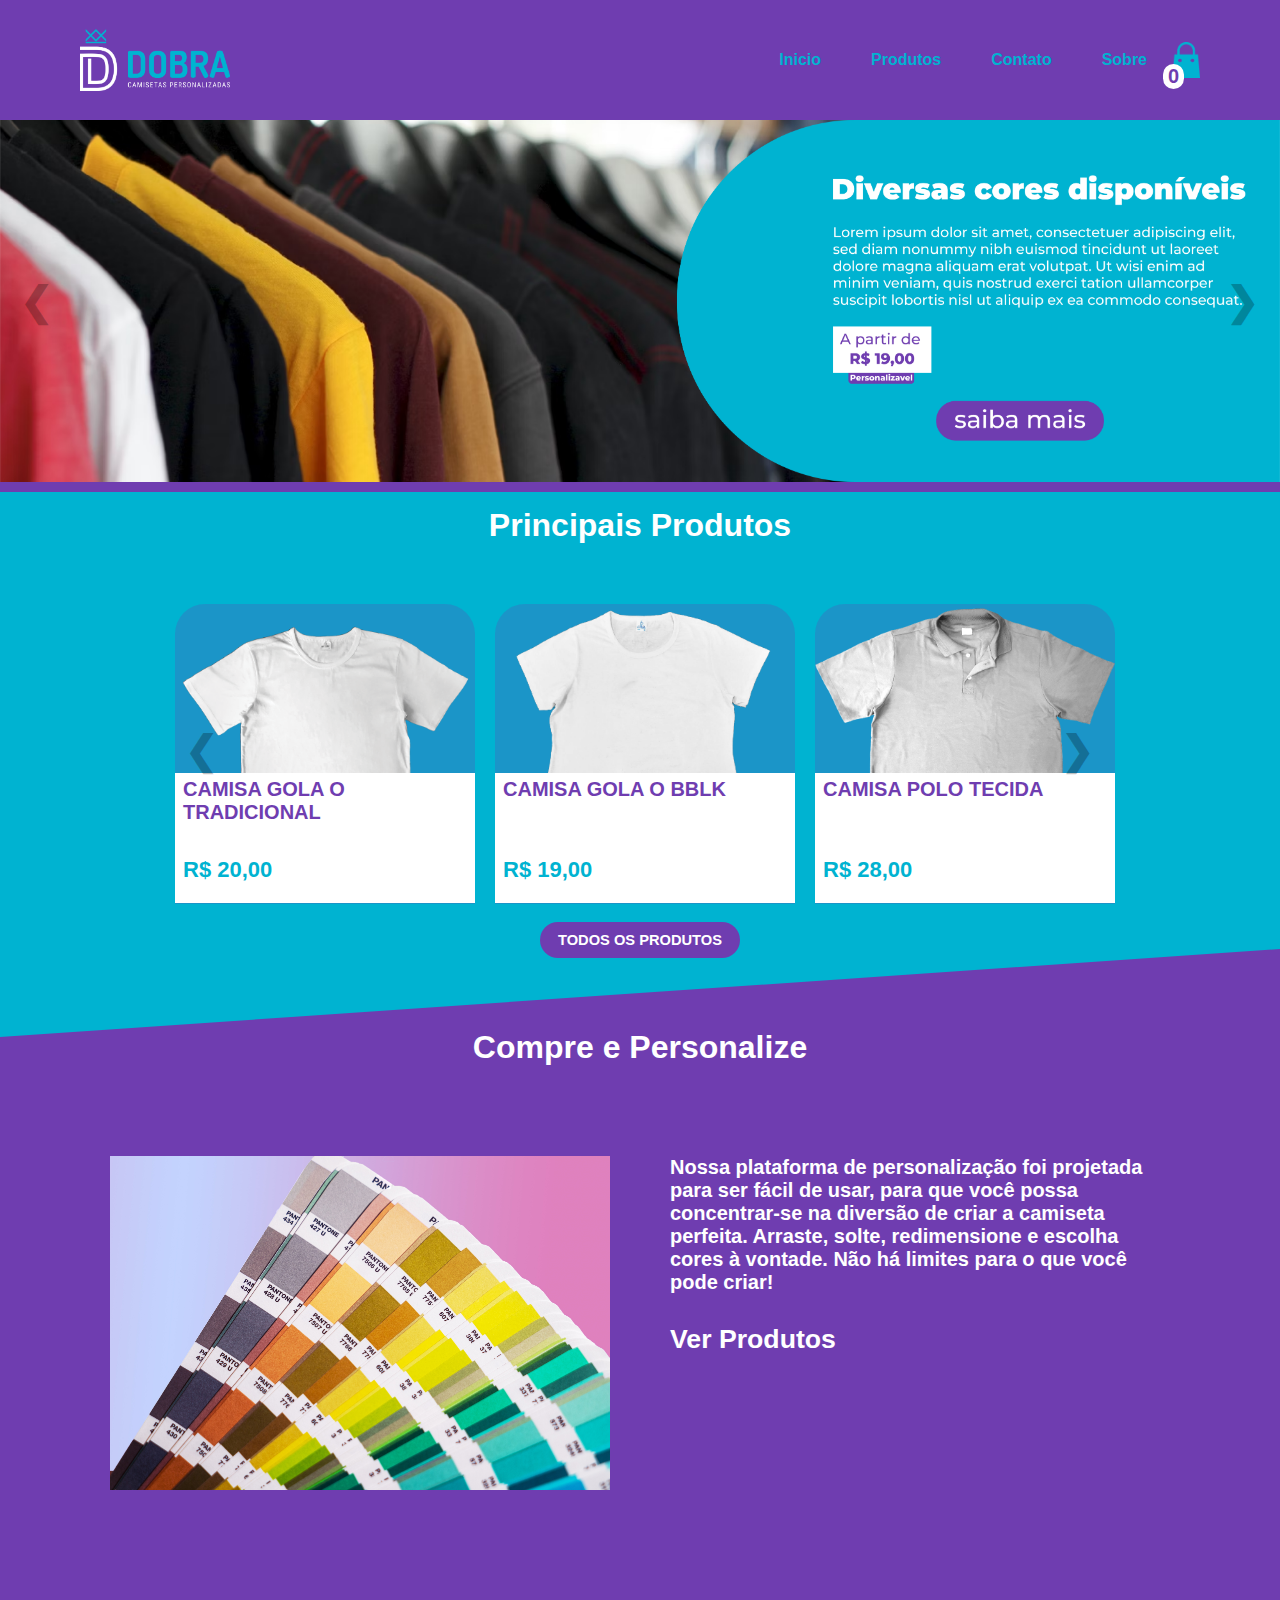
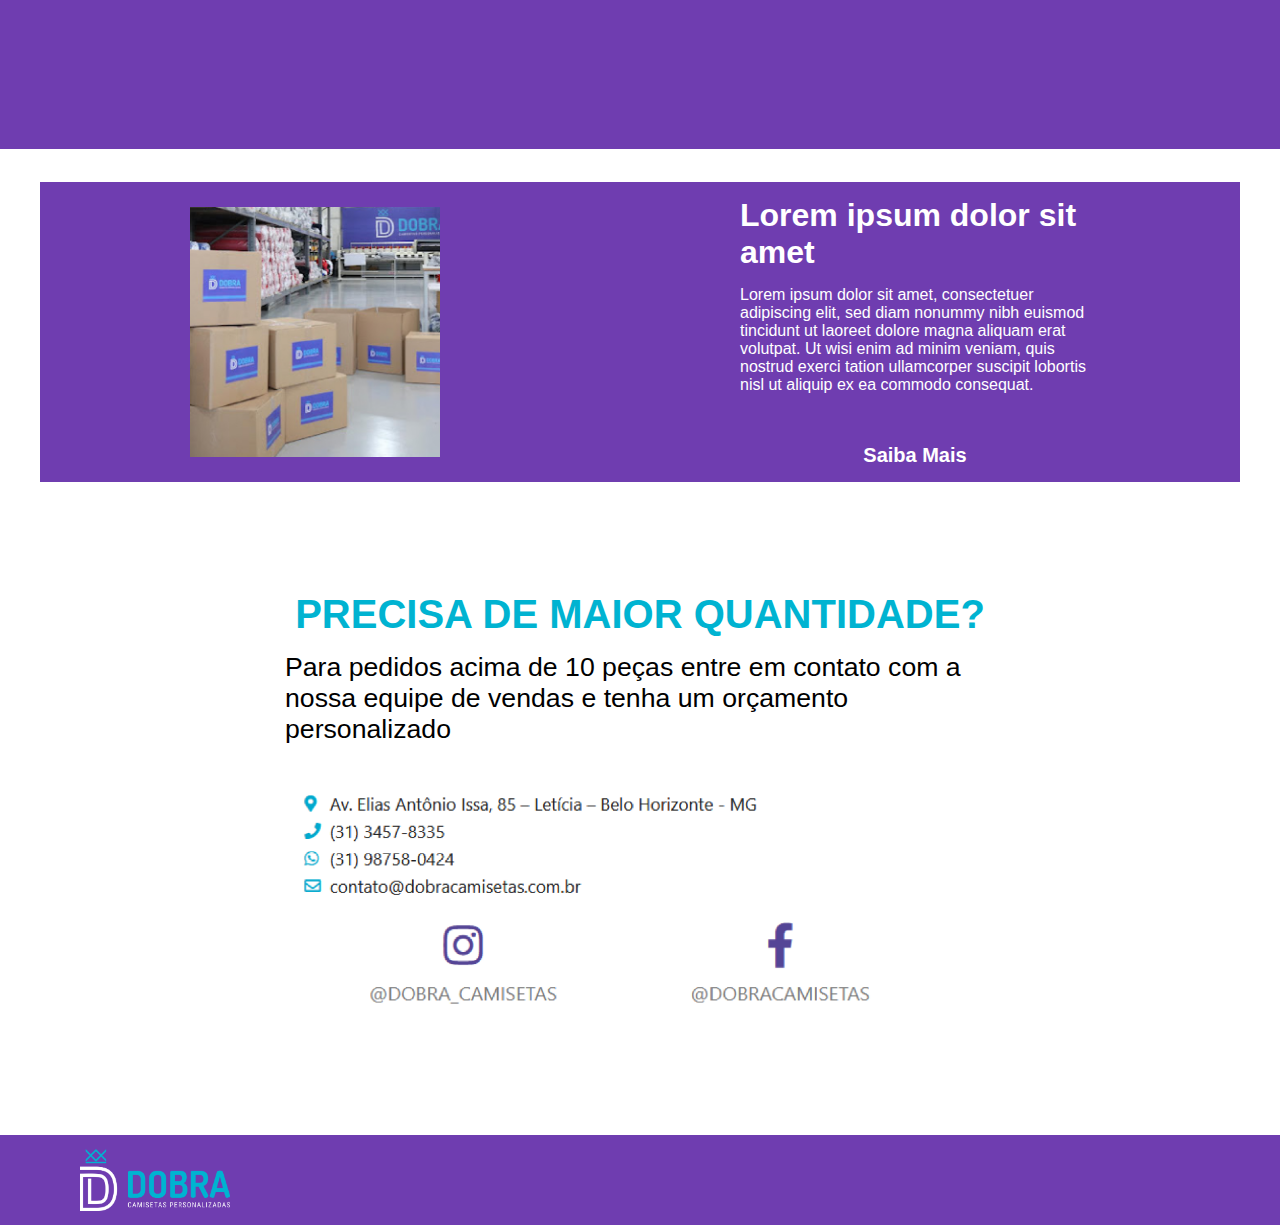
==== index.html @ f72832d4 "Versão inicial da loja, ainda não tem beckend apenas o layout inicial" ====
<!DOCTYPE html>
<html lang="pt-br">
<head>
  <meta charset="UTF-8">
  <meta name="viewport" content="width=device-width, initial-scale=1.0">
  <title>Loja Dobra</title>
  <link rel="stylesheet" href="styles.css">
</head>



<body>
  
  
  <div class="header">
    <img src="img/logoDobra.png" alt="LogoDobra" class="logo">
<ul class="headerMenu">
  <li>Inicio</li>
  <li>Produtos</li>
  <li>Contato</li>
  <li>Sobre</li>
  <div class="ShoppingCart">
    <img src="img/modelo loja dobra-05.png" alt="shopCartIcon" class="cartIcon">
    <p class="cartAmount">0</p>
    </ul>
  </div>
  </div>

  <div class="galleryContainer">
    <button class="arrowLeft control" aria-label="PreviousImage">❮</button>
    <button class="arrowRight control" aria-label="NextImage">❯</button>
    <div class="galleryWrapper">
      <div class="gallery">
        <img src="img/slider-06.png" alt="slider" class="item currentItem">
        <img src="img/slider-07.png" alt="slider" class="item ">
        <img src="img/slider-08.png" alt="slider" class="item ">
        <img src="img/slider-09.png" alt="slider" class="item ">
      </div>
    </div>
  </div>
  <div class="sep"></div>
   
    <div class="principais-produtos">
      <h1 class="principais-produtos-title">Principais Produtos</h1>
      
        <div class="principais-produtos-wrapper" >
          <button class="arrowLeft cu" aria-label="PreviousProduct">❮</button>
          <button class="arrowRight cu" aria-label="NextProduct">❯</button>
          <div class="principais-produtos-container"id="principais-produtos-container">
          </div>
        </div>
      <button class="principais-produtos-todos">TODOS OS PRODUTOS</button>
      </div>
   </div>
   

   <section class="info">
    <h1>Compre e Personalize</h1>
    <div class="infoContent">
      <div class="infoIMG">
        <img src="img/personalize.jpg" alt="">
      </div>
      <div class="infoTxt">Nossa plataforma de personalização foi projetada para ser fácil de usar, para que você possa concentrar-se na diversão de criar a camiseta perfeita. Arraste, solte, redimensione e escolha cores à vontade. Não há limites para o que você pode criar!
        <h1>Ver Produtos</h1>
      </div>
        
    
    </div>
    
    
    </section>
    
    <section class="subProduct">
      <div class="subProductIMG">
        <img src="img/imgDobra.jpg" alt="" class="subProductIMGimg">
      </div>
      <div class="subProductTxt">
        <h1>Lorem ipsum dolor sit amet</h1>
        <p>Lorem ipsum dolor sit amet, consectetuer adipiscing elit,
          sed diam nonummy nibh euismod tincidunt ut laoreet
          dolore magna aliquam erat volutpat. Ut wisi enim ad
          minim veniam, quis nostrud exerci tation ullamcorper
          suscipit lobortis nisl ut aliquip ex ea commodo consequat.</p>
          <h3>Saiba Mais</h3>
      </div>
    </section>
    
    <div class="lastSection">
      <h1>PRECISA DE MAIOR QUANTIDADE?</h1>
      <div class="mainText">
        <p>Para pedidos acima de 10 peças
          entre em contato com a nossa equipe de
          vendas e tenha um orçamento personalizado</p>
          <img src="img/social-06.jpg" alt="">
      </div>
    </div>
  
    <div class="footer">
      <img src="img/logoDobra.png" alt="LogoDobra" class="logo"></div>



    





</body>
<script src="script.js"></script>
</html>
---- styles.css ----
*{
  padding: 0;
  margin: 0;
  box-sizing: border-box;
  font-family: 'Montserrat', sans-serif;
 

  
}
h1{
  font-weight: bolder;
}

ul{
  margin: 0;
  padding: 0;
  
}
li{
  list-style: none;
  text-decoration: none;
  margin: 25px;
  padding: 0;
  font-weight: bold;
  color: #00b3d1;
}
/* header  aqui */
.header {
  z-index: 2;
  display: flex;
  max-width: 100%;
  background-color: #6f3db0;
  flex-wrap: wrap;
  min-height: 120px;
  flex-shrink: 1;
  align-items: center;
  justify-content: space-between;
  position: sticky;
  position: sticky;   
  top: 0; 
  flex-wrap: wrap;
  flex-grow: 1;
  
}
@media only screen and (max-width: 945px){
  .header{
    justify-content: center;
  }
}
.ShoppingCart{
  display: flex;
  position: relative;
}
.cartIcon{
  width: 28px;
}
.cartAmount{
  position: absolute;
  color: #6f3db0;
  background-color: white;  
  border-radius: 100px;
  font-size: 15pt;
  font-weight: bolder;
  padding: 1px 5px;
  bottom: -11px;
  left: -9px ;

}
.logo{
  max-width: 150px;
 cursor: pointer;
  margin: 0 80px;
  flex-shrink: 1;
}


.headerMenu{
  display: flex;
  margin: 0 80px;
  justify-content: center;
  align-items: center;  
  flex-wrap: wrap;
  flex-shrink: 1;
}
.headerMenu>*{
  cursor: pointer;
  transition: transform 500ms;
  
}
.headerMenu>*:hover{
  transform: translate(0, -5px);
  transition: transform 300ms;
}
/* headher termina aqui aqui */

/*hero aqui */
.galleryContainer{
  position: relative;
  margin: 0 auto;
  
}

.galleryWrapper{
  overflow-x: auto;
  overflow: hidden; /* Hide scrollbars */
  
}

.gallery{
  display: flex;
  flex-flow: row nowrap ;
}
.arrowRight,
.arrowLeft{
  position: absolute;
  left: auto;
  top: 0;
  bottom: 0;
  right: 0;
  font-size: 40px;
  font-weight: bolder;
  cursor: pointer;
  color:#00000041;
  border: none;
  background: #ffffff00;
  padding: 20px;
  transition: color 300ms, transform 300ms;
  z-index: 1;
}

.arrowLeft:hover,.arrowRight:hover{
  color: rgb(0, 0, 0);
}


.arrowLeft{
  left: 0;
  right: auto;
} 

.item{
  width: 100vw;
  cursor: pointer;
}
/* hero termina aqui */

.sep{
  width: 100%;
  height: 10px;
  background-color: #6f3db0;

}



/* subSection aqui */

.subProduct{
  top: -60px;
  position: relative;
  display: flex;
  justify-content: space-around;
  align-items: center;
  background-color: #6f3db0;
  max-width: 1200px;
  margin: 0 auto;
  height: 300px;
}

.subProductIMG{
  width: 250px;
  height: 250px;
  background-color: rgb(240, 53, 53);
}

.subProductTxt{
  width: 350px;
  color: white;
}
.subProductIMGimg{
 
  max-width: 250px;
}
.subProductTxt h1{
  padding-bottom: 15px;
}
.subProductTxt h3{
  font-size: 15pt;
  padding-top: 50px;
  text-align: center;
  cursor: pointer;
}
/* subSection termina */
.lastSection{
  display: flex;
  flex-direction: column;
  justify-content: center;
  align-items: center;
  padding-top: 50px;
}

.lastSection h1{
  color: #00b3d1;
  font-size: 30pt;

}

.lastSection p{
  padding-top: 15px;
  font-size: 20pt;
  max-width: 710px;
  padding-bottom: 40px;
}
.mainText{
  display: flex;
  flex-direction: column;
}

.mainText img{
width: 600px;
padding-bottom: 100px;
}

.footer {
  z-index: 1;
  display: flex;
  width: 100%;
  background-color: #6f3db0;
  flex-wrap: wrap;
  height: 90px;
  flex-shrink: 1;
  align-items: center;
  justify-content: space-between;
  position: sticky;
  position: sticky;   
  top: 0; 
}


/* principais produtos aqui */
.principais-produtos{
  display: flex;
  background-color: #00b3d1;
  height: 550px;
  flex-direction: column;
  align-items: center;
  position: relative;
}
.principais-produtos-title{
  color: white;
  padding-top: 15px;
}

.principais-produtos-wrapper{
  position: relative;
  padding-top: 30px;
 
}
.produto{
  margin: 0px 10px 0px 10px;
  position: relative;
  border-radius: 30px 30px 0px 0px;
  background-color:#6f3db03f;
  width: 300px;
  height: 300px;
  cursor: pointer;
  transition: background-color 400ms;
}
.produto img{
  width: 300px;
  
}

.produto-desc{
 width: 300px;
  position: absolute;
  top: 169px;
  background-color: white;
  height:130px;
  padding-left: 8px;
}
.produto-nome{
  padding-top: 5px;
  color: #6f3db0;
  font-size: 20px;
  font-weight: 900;
  top: 10px;
}
.produto-valor{
  position: absolute;
  color: #00b3d1;
  font-size: 22px;
  font-weight: bold;
  bottom: 20px;

}

.produto:hover{
  background-color: #7e40f2;
}

.principais-produtos-container{
  overflow-x: auto;
  overflow: hidden;
  width: 950px;
  position: relative;
  top: 30px;
  display: flex;
  flex-shrink: 1;
}
@media only screen and (max-width: 937px){
  .principais-produtos-container{
    width: 750px;
  }
}
@media only screen and (max-width: 777px){
  .principais-produtos-container{
    width: 550px;
  }
}
@media only screen and (max-width: 617px){
  .principais-produtos-container{
    width: 330px;
  }
}
.principais-produtos-todos{
position: absolute;
top: 430px;

background: #6f3db0;
border: none;
padding: 10px;
border-radius: 30px;
font-weight: 800;
color: white;
width: 200px;
font-size: 11pt;
cursor: pointer;
transition: color 500ms,background-color 600ms ;
}
.principais-produtos-todos:hover{
  background-color: white;
  color: #6f3db0;
}
.arrowLeft.cu,
.arrowRight.cu{
  top: 25%;
}

/* principais produtos termina aqui */

/* tamanos dos protudos aqui */
.sizeDropdown {
  display: flex;
  visibility: hidden;
  position: absolute;
  justify-content: center;
  top: 0;
  left: 0;
  width: 100%;
  z-index: 2;
  flex-direction: row;
  background-color: #f9f9f9;
  box-shadow: 0 8px 16px 0 rgba(0,0,0,0.2);
  border-radius: 10px;
  opacity: 0;
  transition: opacity 300ms;
  
}

.sizeDropdown a {
  padding: 6.5px;
  text-decoration: none;
  text-align: center;
  display: block;
  color: #6f3db0;
  font-weight: 900;
  transition: all 200ms;
  font-size: 10pt;
}

.sizeDropdown a:hover {
  background-color: #6f3db0;
  color: white;
}

.produto:hover .sizeDropdown {
  visibility: visible;
  opacity: 0.9;
}
.size{
  display: flex;
  flex-direction: column; 
  justify-content: center;
  align-items: center;

}
.sizeBtn{
  background: #ffffff00;
  border: none;
  color: #00b3d1;
  font-size: 15pt;
  font-weight: bolder;
  cursor: pointer;
  transition: background-color 300ms;

}
.sizeBtn:hover{
  background-color: #6f3db0;
  border-radius: 200px;
  padding: 0px 6px;
}
/* tamanos dos protudos termina aqui */

/*compre e personalize*/
.info{
  display: flex;
  flex-direction: column;
  align-items: center;
  position: relative;
  top: -88px;
  clip-path: polygon(0 11%, 100% 0, 100% 100%, 0 100%);
  background-color: #6f3db0;
  min-height: 800px;
  flex-wrap: wrap;
 
}
.info h1{
  padding-top: 80px;
  z-index: 1;
  color: rgb(255, 255, 255);
}
.infoIMG img{
  background-color: rgb(255, 255, 255);
  max-width: 500px;

}
.infoContent{
  display: flex;
  justify-content: space-between;
  flex-shrink: 1;
  flex-wrap: wrap;

  
}
@media only screen and (max-width: 1136px){
  .infoContent{
    justify-content: center;
   
  }
 
}
@media only screen and (max-width: 1136px){
  .infoTxt{
    color: #00b3d1;}
}
.infoContent>*{
  margin: 30px;
  margin-top: 90px;
}

.infoTxt{
 

  max-width: 500px;
  font-weight: 600;
  color: white;
  font-size: 15pt;

}

.infoContent>*{
  margin: 30px;
  margin-top: 90px;
}
.infoTxt h1{
  margin-top: 30px;
  width: 200px;
  font-size: 20pt;
  cursor: pointer;
  transition: color 300ms;
  padding: 0;


}
.infoTxt h1:hover{
  color: #00b3d1;
}
@media only screen and (max-width: 1136px){
  .infoTxt{

  margin-top: 0;}
}
.info{
  top: -93px;
}
/*fim do compre e personalize*/
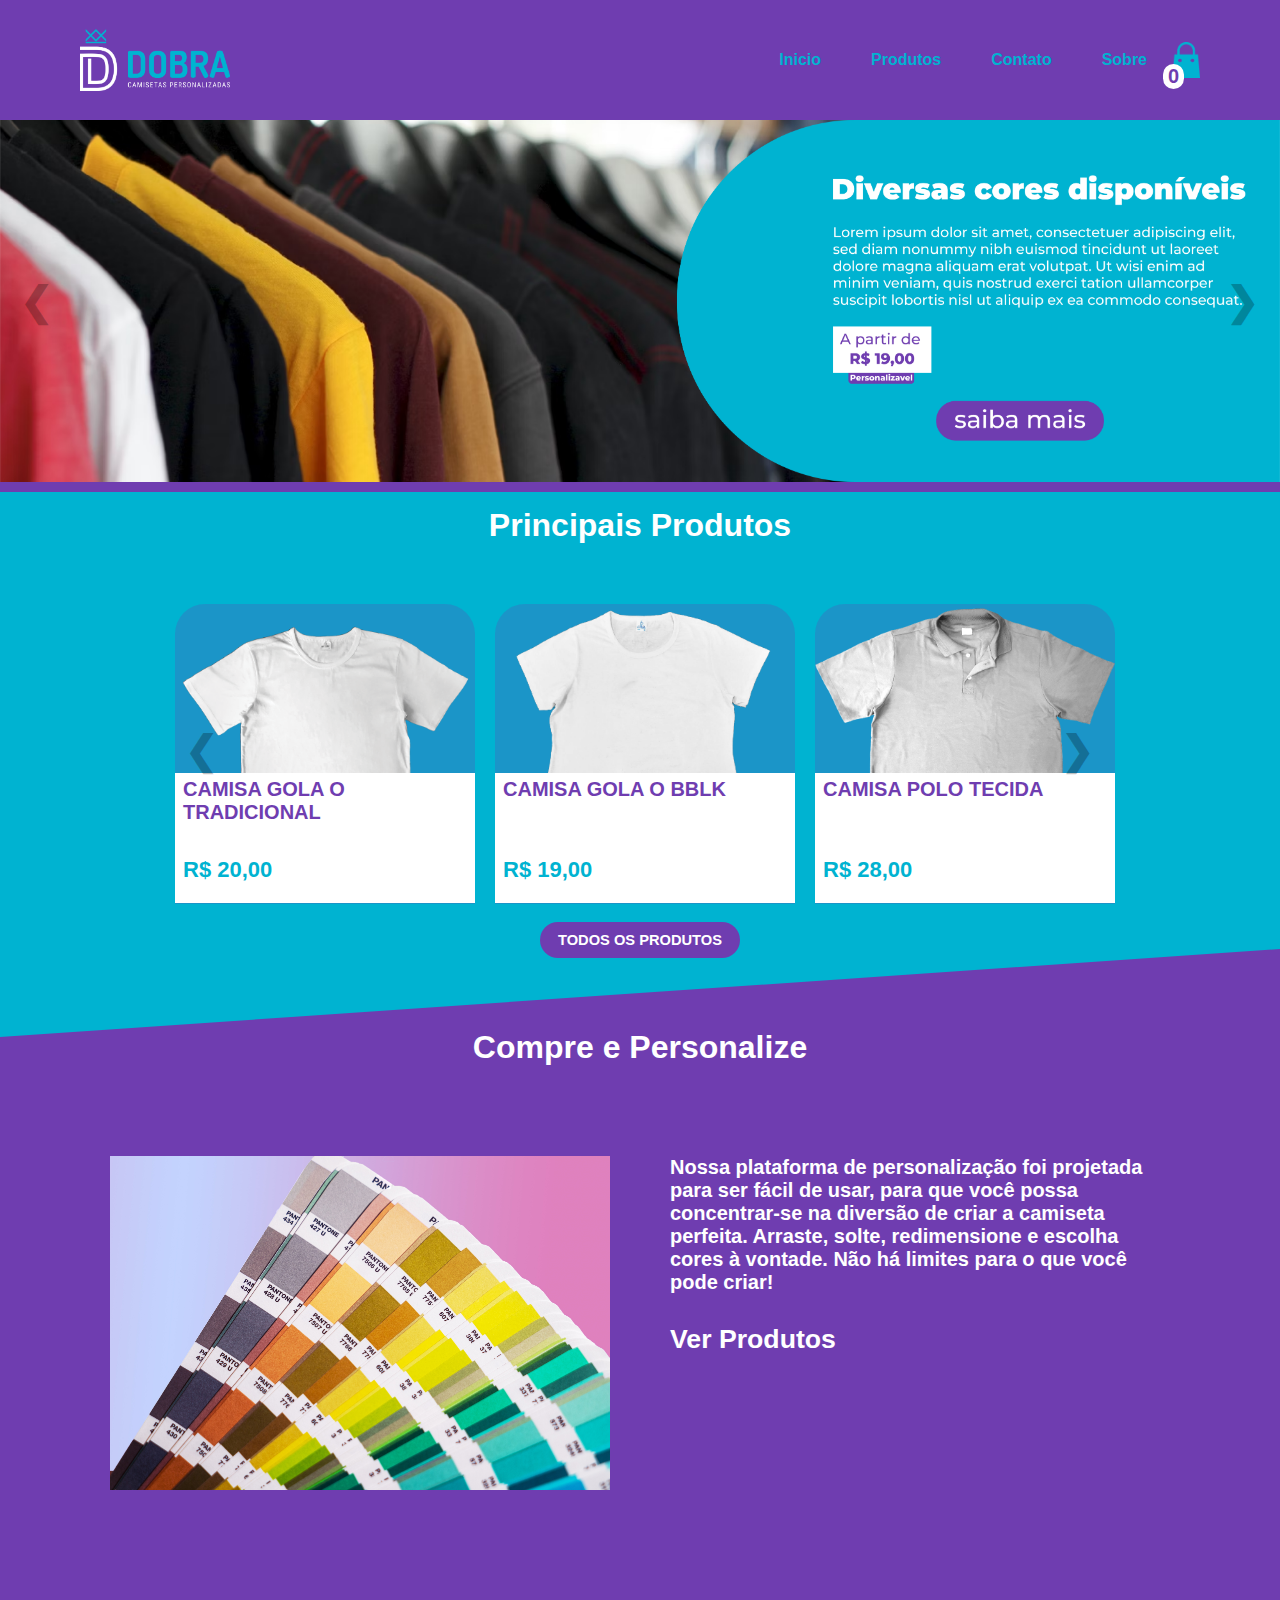
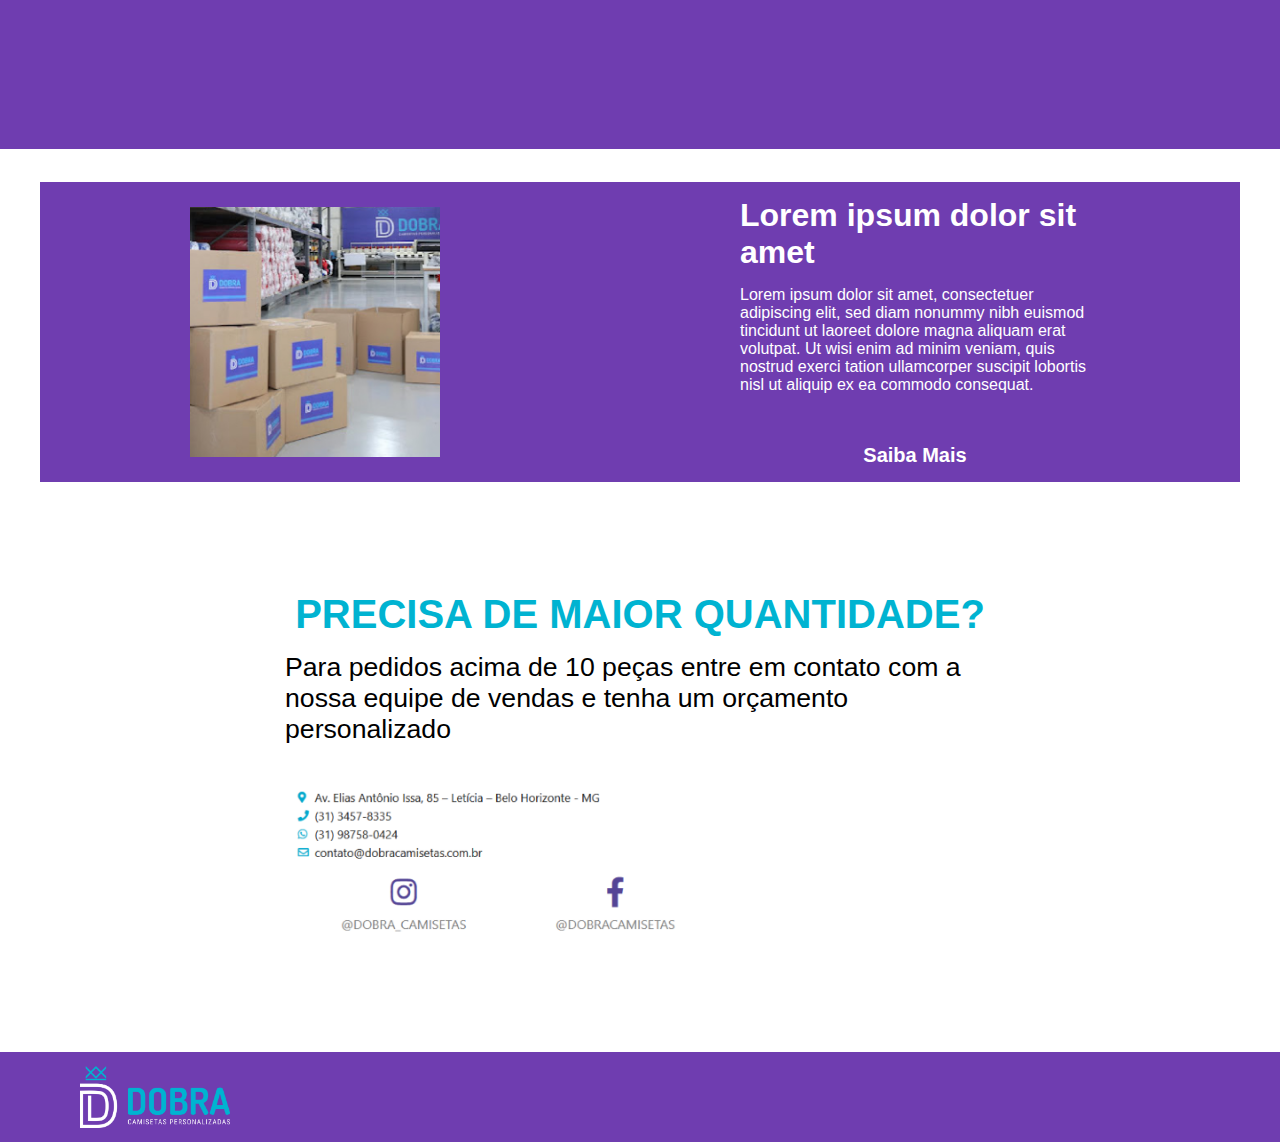
==== commit 64879ec6: "." ====
--- a/index.html
+++ b/index.html
@@ -4,7 +4,7 @@
   <meta charset="UTF-8">
   <meta name="viewport" content="width=device-width, initial-scale=1.0">
   <title>Loja Dobra</title>
-  <link rel="stylesheet" href="styles.css">
+  <link rel="stylesheet" href="../css/styles.css">
 </head>
 
 
@@ -13,14 +13,14 @@
   
   
   <div class="header">
-    <img src="img/logoDobra.png" alt="LogoDobra" class="logo">
+    <img src="../img/logoDobra.png" alt="LogoDobra" class="logo">
 <ul class="headerMenu">
   <li>Inicio</li>
   <li>Produtos</li>
   <li>Contato</li>
   <li>Sobre</li>
   <div class="ShoppingCart">
-    <img src="img/modelo loja dobra-05.png" alt="shopCartIcon" class="cartIcon">
+    <img src="../img/modelo loja dobra-05.png" alt="shopCartIcon" class="cartIcon">
     <p class="cartAmount">0</p>
     </ul>
   </div>
@@ -31,10 +31,10 @@
     <button class="arrowRight control" aria-label="NextImage">❯</button>
     <div class="galleryWrapper">
       <div class="gallery">
-        <img src="img/slider-06.png" alt="slider" class="item currentItem">
-        <img src="img/slider-07.png" alt="slider" class="item ">
-        <img src="img/slider-08.png" alt="slider" class="item ">
-        <img src="img/slider-09.png" alt="slider" class="item ">
+        <img src="../img/slider-06.png" alt="slider" class="item currentItem">
+        <img src="../img/slider-07.png" alt="slider" class="item ">
+        <img src="../img/slider-08.png" alt="slider" class="item ">
+        <img src="../img/slider-09.png" alt="slider" class="item ">
       </div>
     </div>
   </div>
@@ -58,7 +58,7 @@
     <h1>Compre e Personalize</h1>
     <div class="infoContent">
       <div class="infoIMG">
-        <img src="img/personalize.jpg" alt="">
+        <img src="../img/personalize.jpg" alt="">
       </div>
       <div class="infoTxt">Nossa plataforma de personalização foi projetada para ser fácil de usar, para que você possa concentrar-se na diversão de criar a camiseta perfeita. Arraste, solte, redimensione e escolha cores à vontade. Não há limites para o que você pode criar!
         <h1>Ver Produtos</h1>
@@ -72,7 +72,7 @@
     
     <section class="subProduct">
       <div class="subProductIMG">
-        <img src="img/imgDobra.jpg" alt="" class="subProductIMGimg">
+        <img src="../img/imgDobra.jpg" alt="" class="subProductIMGimg">
       </div>
       <div class="subProductTxt">
         <h1>Lorem ipsum dolor sit amet</h1>
@@ -96,7 +96,7 @@
     </div>
   
     <div class="footer">
-      <img src="img/logoDobra.png" alt="LogoDobra" class="logo"></div>
+      <img src="../img/logoDobra.png" alt="LogoDobra" class="logo"></div>
 
 
 
@@ -107,7 +107,7 @@
 
 
 </body>
-<script src="script.js"></script>
+<script src="../js/script.js"></script>
 </html>
 
 
--- a/css/styles.css
+++ b/css/styles.css
@@ -0,0 +1,538 @@
+*{
+  padding: 0;
+  margin: 0;
+  box-sizing: border-box;
+  font-family: 'Montserrat', sans-serif;
+ 
+
+  
+}
+h1{
+  font-weight: bolder;
+}
+
+ul{
+  margin: 0;
+  padding: 0;
+  
+}
+li{
+  list-style: none;
+  text-decoration: none;
+  margin: 25px;
+  padding: 0;
+  font-weight: bold;
+  color: #00b3d1;
+}
+/* header  aqui */
+.header {
+  z-index: 2;
+  display: flex;
+  max-width: 100%;
+  background-color: #6f3db0;
+  flex-wrap: wrap;
+  min-height: 120px;
+  flex-shrink: 1;
+  align-items: center;
+  justify-content: space-between;
+  position: sticky;
+  position: sticky;   
+  top: 0; 
+  flex-wrap: wrap;
+  flex-grow: 1;
+  
+}
+@media only screen and (max-width: 945px){
+  .header{
+    justify-content: center;
+  }
+}
+.ShoppingCart{
+  display: flex;
+  position: relative;
+}
+.cartIcon{
+  width: 28px;
+}
+.cartAmount{
+  position: absolute;
+  color: #6f3db0;
+  background-color: white;  
+  border-radius: 100px;
+  font-size: 15pt;
+  font-weight: bolder;
+  padding: 1px 5px;
+  bottom: -11px;
+  left: -9px ;
+
+}
+.logo{
+  max-width: 150px;
+ cursor: pointer;
+  margin: 0 80px;
+  flex-shrink: 1;
+}
+
+
+.headerMenu{
+  display: flex;
+  margin: 0 80px;
+  justify-content: center;
+  align-items: center;  
+  flex-wrap: wrap;
+  flex-shrink: 1;
+}
+.headerMenu>*{
+  cursor: pointer;
+  transition: transform 500ms;
+  
+}
+.headerMenu>*:hover{
+  transform: translate(0, -5px);
+  transition: transform 300ms;
+}
+/* headher termina aqui aqui */
+
+/*hero aqui */
+.galleryContainer{
+  position: relative;
+  margin: 0 auto;
+  
+}
+
+.galleryWrapper{
+  overflow-x: auto;
+  overflow: hidden; /* Hide scrollbars */
+  
+}
+
+.gallery{
+  display: flex;
+  flex-flow: row nowrap ;
+}
+.arrowRight,
+.arrowLeft{
+  position: absolute;
+  left: auto;
+  top: 0;
+  bottom: 0;
+  right: 0;
+  font-size: 40px;
+  font-weight: bolder;
+  cursor: pointer;
+  color:#00000041;
+  border: none;
+  background: #ffffff00;
+  padding: 20px;
+  transition: color 300ms, transform 300ms;
+  z-index: 1;
+}
+
+.arrowLeft:hover,.arrowRight:hover{
+  color: rgb(0, 0, 0);
+}
+
+
+.arrowLeft{
+  left: 0;
+  right: auto;
+} 
+
+.item{
+  width: 100vw;
+  cursor: pointer;
+}
+/* hero termina aqui */
+
+.sep{
+  width: 100%;
+  height: 10px;
+  background-color: #6f3db0;
+
+}
+
+
+
+/* subSection aqui */
+
+.subProduct{
+  top: -60px;
+  position: relative;
+  display: flex;
+  justify-content: space-around;
+  align-items: center;
+  background-color: #6f3db0;
+  max-width: 1200px;
+  margin: 0 auto;
+  min-height: 300px;
+}
+
+.subProductIMG{
+  width: 250px;
+  height: 250px;
+  background-color: rgb(240, 53, 53);
+}
+
+.subProductTxt{
+  width: 350px;
+  color: white;
+}
+.subProductIMGimg{
+ 
+  max-width: 250px;
+}
+.subProductTxt h1{
+  padding-bottom: 15px;
+}
+.subProductTxt h3{
+  font-size: 15pt;
+  padding-top: 50px;
+  text-align: center;
+  cursor: pointer;
+}
+
+@media only screen and (max-width: 600px){
+  .subProduct{
+    flex-direction: column;
+  }
+
+
+
+
+}
+/* subSection termina */
+
+/* última parte aqui */
+.lastSection{
+  display: flex;
+  flex-direction: column;
+  justify-content: center;
+  align-items: center;
+  padding-top: 50px;
+}
+
+.lastSection h1{
+  color: #00b3d1;
+  font-size: 30pt;
+
+}
+
+.lastSection p{
+  padding-top: 15px;
+  font-size: 20pt;
+  max-width: 710px;
+  padding-bottom: 40px;
+}
+.mainText{
+  display: flex;
+  flex-direction: column;
+}
+
+.mainText img{
+max-width: 400px;
+padding-bottom: 100px;
+}
+
+@media only screen and (max-width: 600px){
+
+  .mainText p{
+    max-width: 400px;
+    align-self: center;
+  }
+  .mainText img{
+    max-width: 300px;
+  }
+  .lastSection h1{
+    align-self: center;
+    text-align: center;
+  }
+
+}
+
+/* última parte termina aqui */
+.footer {
+  z-index: 1;
+  display: flex;
+  width: 100%;
+  background-color: #6f3db0;
+  flex-wrap: wrap;
+  height: 90px;
+  flex-shrink: 1;
+  align-items: center;
+  justify-content: space-between;
+  position: sticky;
+  position: sticky;   
+  top: 0; 
+}
+
+
+/* principais produtos aqui */
+.principais-produtos{
+  display: flex;
+  background-color: #00b3d1;
+  height: 550px;
+  flex-direction: column;
+  align-items: center;
+  position: relative;
+}
+.principais-produtos-title{
+  color: white;
+  padding-top: 15px;
+}
+
+.principais-produtos-wrapper{
+  position: relative;
+  padding-top: 30px;
+ 
+}
+.produto{
+  margin: 0px 10px 0px 10px;
+  position: relative;
+  border-radius: 30px 30px 0px 0px;
+  background-color:#6f3db03f;
+  width: 300px;
+  height: 300px;
+  cursor: pointer;
+  transition: background-color 400ms;
+}
+.produto img{
+  width: 300px;
+  
+}
+
+.produto-desc{
+ width: 300px;
+  position: absolute;
+  top: 169px;
+  background-color: white;
+  height:130px;
+  padding-left: 8px;
+}
+.produto-nome{
+  padding-top: 5px;
+  color: #6f3db0;
+  font-size: 20px;
+  font-weight: 900;
+  top: 10px;
+}
+.produto-valor{
+  position: absolute;
+  color: #00b3d1;
+  font-size: 22px;
+  font-weight: bold;
+  bottom: 20px;
+
+}
+
+.produto:hover{
+  background-color: #7e40f2;
+}
+
+.principais-produtos-container{
+  overflow-x: auto;
+  overflow: hidden;
+  width: 950px;
+  position: relative;
+  top: 30px;
+  display: flex;
+  flex-shrink: 1;
+}
+@media only screen and (max-width: 937px){
+  .principais-produtos-container{
+    width: 750px;
+  }
+}
+@media only screen and (max-width: 777px){
+  .principais-produtos-container{
+    width: 550px;
+  }
+}
+@media only screen and (max-width: 617px){
+  .principais-produtos-container{
+    width: 330px;
+  }
+}
+.principais-produtos-todos{
+position: absolute;
+top: 430px;
+
+background: #6f3db0;
+border: none;
+padding: 10px;
+border-radius: 30px;
+font-weight: 800;
+color: white;
+width: 200px;
+font-size: 11pt;
+cursor: pointer;
+transition: color 500ms,background-color 600ms ;
+}
+.principais-produtos-todos:hover{
+  background-color: white;
+  color: #6f3db0;
+}
+.arrowLeft.cu,
+.arrowRight.cu{
+  top: 25%;
+}
+
+/* principais produtos termina aqui */
+
+/* tamanos dos produtos aqui */
+.sizeDropdown {
+  display: flex;
+  visibility: hidden;
+  position: absolute;
+  justify-content: center;
+  top: 0;
+  left: 0;
+  width: 100%;
+  z-index: 2;
+  flex-direction: row;
+  background-color: #f9f9f9;
+  box-shadow: 0 8px 16px 0 rgba(0,0,0,0.2);
+  border-radius: 10px;
+  opacity: 0;
+  transition: opacity 300ms;
+  
+}
+
+.sizeDropdown a {
+  padding: 6.5px;
+  text-decoration: none;
+  text-align: center;
+  display: block;
+  color: #6f3db0;
+  font-weight: 900;
+  transition: all 200ms;
+  font-size: 10pt;
+}
+
+.sizeDropdown a:hover {
+  background-color: #6f3db0;
+  color: white;
+}
+
+.produto:hover .sizeDropdown {
+  visibility: visible;
+  opacity: 0.9;
+}
+.size{
+  display: flex;
+  flex-direction: column; 
+  justify-content: center;
+  align-items: center;
+
+}
+.sizeBtn{
+  background: #ffffff00;
+  border: none;
+  color: #00b3d1;
+  font-size: 15pt;
+  font-weight: bolder;
+  cursor: pointer;
+  transition: background-color 300ms;
+
+}
+.sizeBtn:hover{
+  background-color: #6f3db0;
+  border-radius: 200px;
+  padding: 0px 6px;
+}
+/* tamanos dos protudos termina aqui */
+
+/*compre e personalize*/
+.info{
+  display: flex;
+  flex-direction: column;
+  align-items: center;
+  position: relative;
+  top: -88px;
+  clip-path: polygon(0 11%, 100% 0, 100% 100%, 0 100%);
+  background-color: #6f3db0;
+  min-height: 800px;
+  flex-wrap: wrap;
+ 
+ 
+}
+.info h1{
+  padding-top: 80px;
+  z-index: 1;
+  color: rgb(255, 255, 255);
+  flex-wrap: wrap;
+}
+.infoIMG img{
+  background-color: rgb(255, 255, 255);
+  max-width: 500px;
+  object-fit: cover;
+
+}
+.infoContent{
+  display: flex;
+  justify-content: space-between;
+  flex-shrink: 1;
+  flex-wrap: wrap;
+
+  
+}
+@media only screen and (max-width: 1136px){
+  .infoContent{
+    justify-content: center;
+   
+  }
+ 
+}
+
+.infoTxt{
+ 
+
+  max-width: 500px;
+  font-weight: 600;
+  color: white;
+  font-size: 15pt;
+  flex-wrap: wrap;
+
+}
+
+.infoContent>*{
+  margin: 30px;
+  margin-top: 90px;
+}
+.infoTxt h1{
+  margin-top: 30px;
+  max-width: 200px;
+  font-size: 20pt;
+  cursor: pointer;
+  transition: color 300ms;
+  padding: 0;
+
+
+}
+.infoTxt h1:hover{
+  color: #00b3d1;
+}
+@media only screen and (max-width: 1136px){
+  .infoTxt{
+
+  margin-top: 0;}
+}
+.info{
+  top: -93px;
+}
+
+@media only screen and (max-width: 600px){
+  .infoContent{
+    justify-content: center;
+   
+  }
+  .infoTxt{
+    max-width: 250px;
+  }
+  .infoIMG img{
+    max-width: 300px;
+  
+  }
+
+}
+
+/*fim do compre e personalize*/
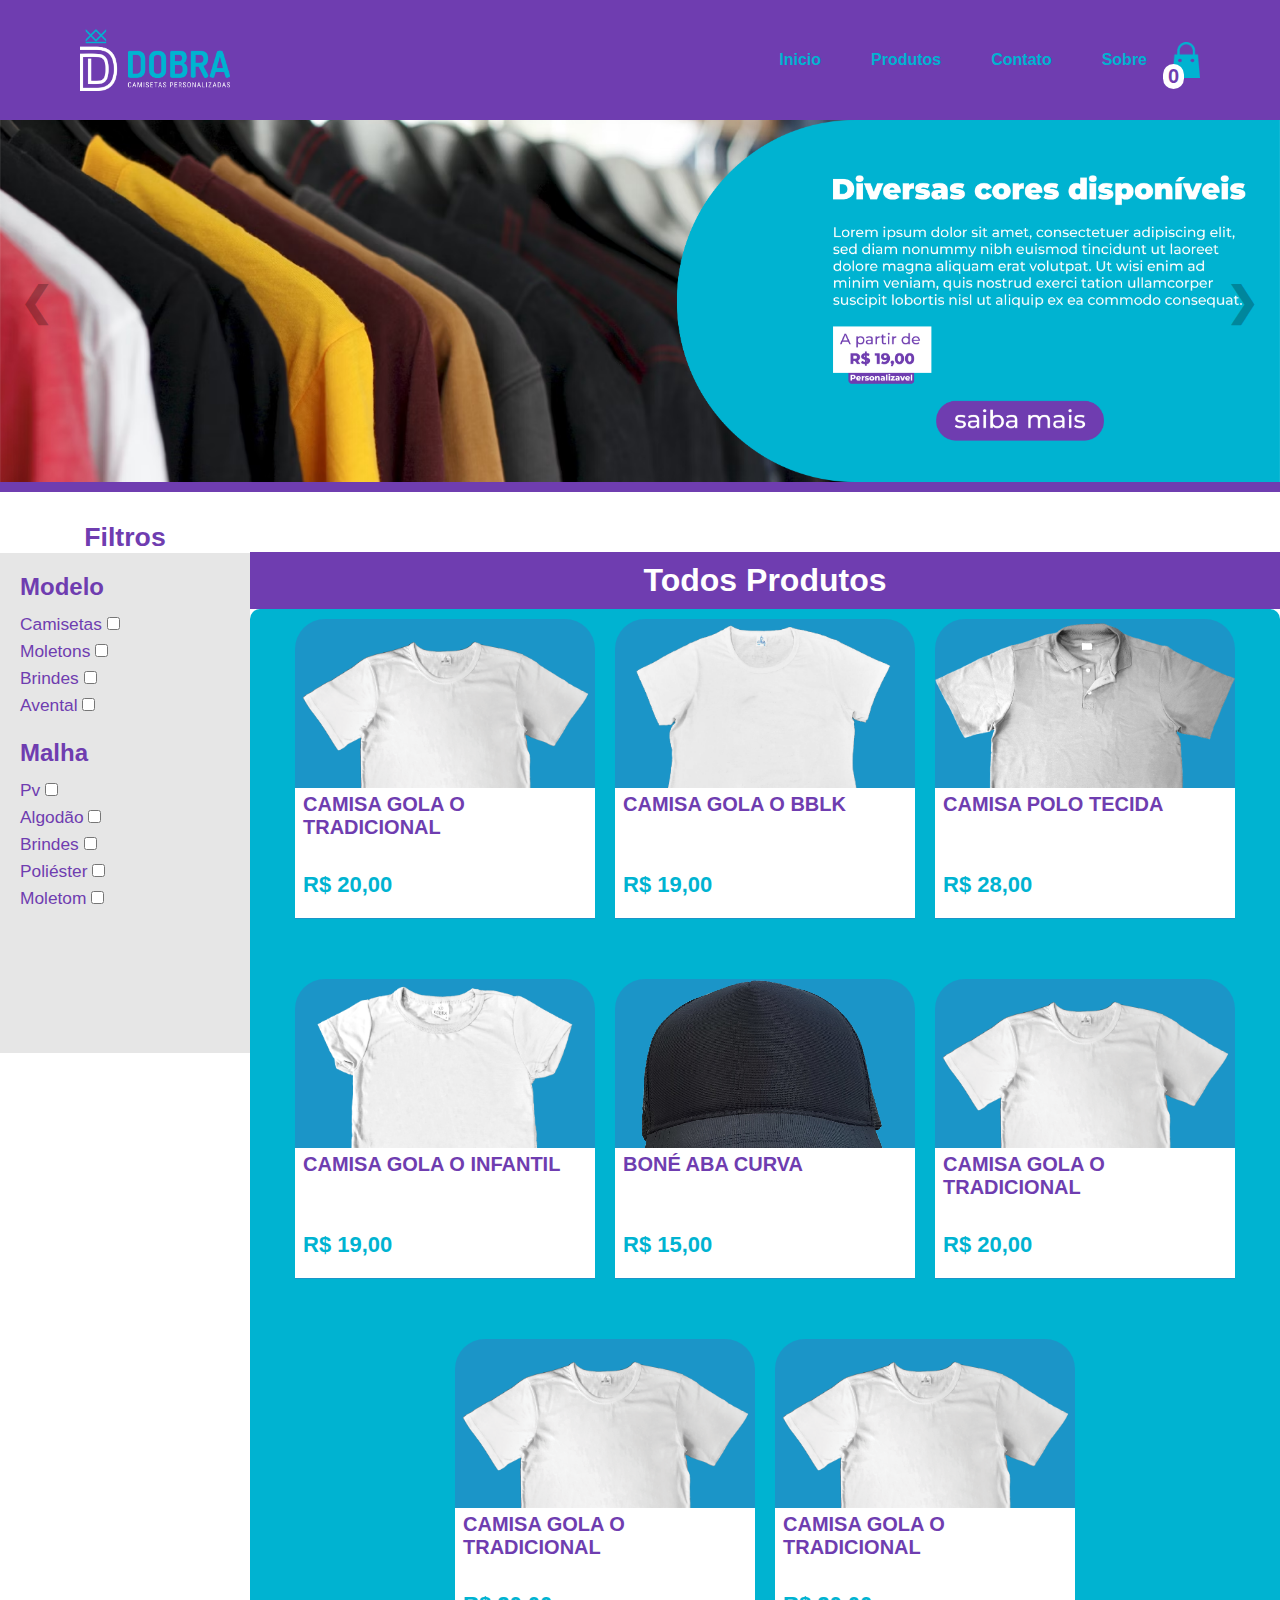
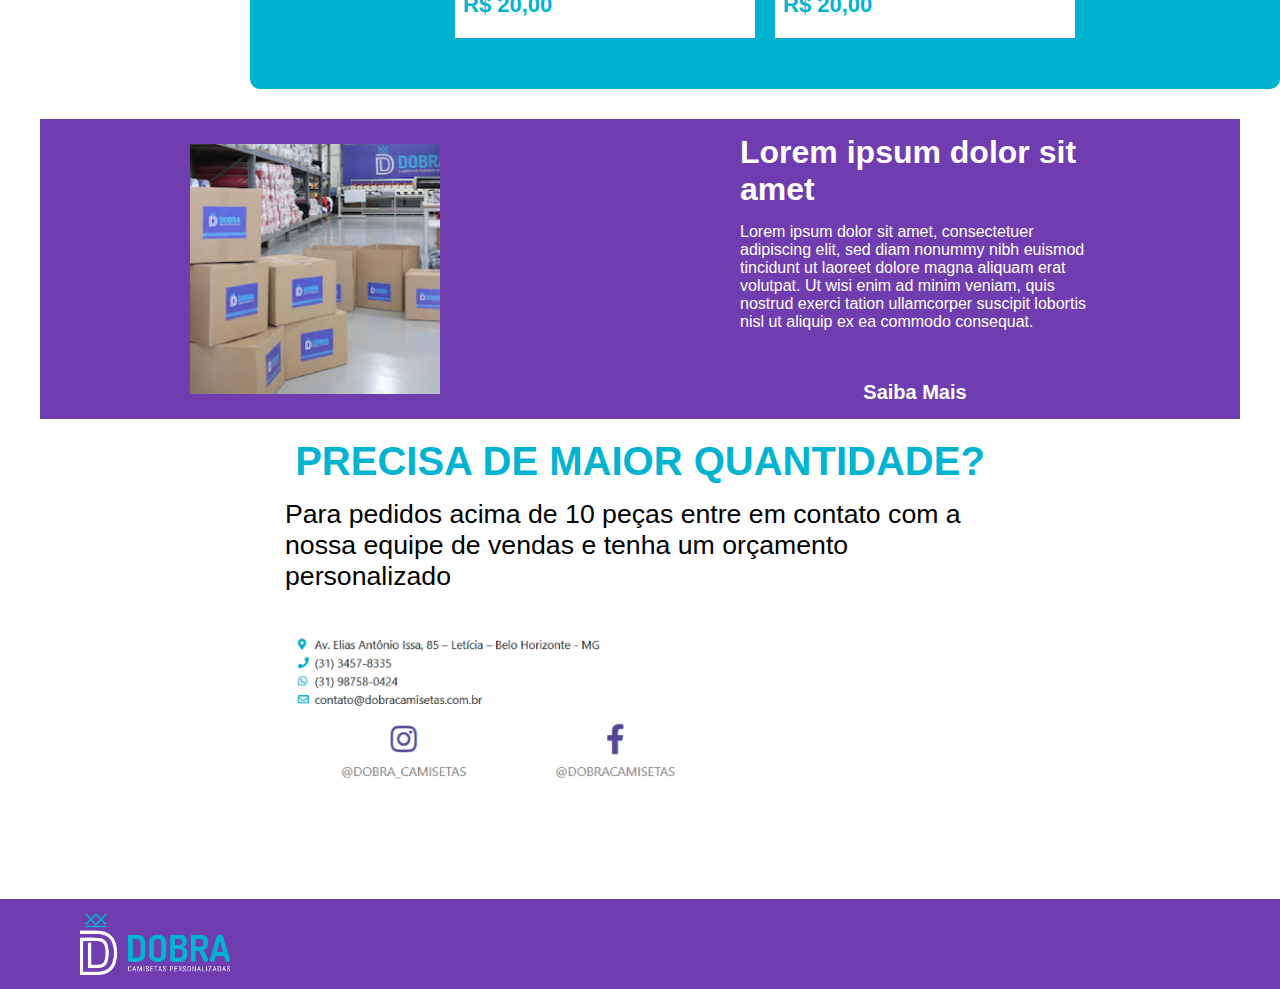
==== commit aa86347c: "." ====
--- a/index.html
+++ b/index.html
@@ -3,111 +3,108 @@
 <head>
   <meta charset="UTF-8">
   <meta name="viewport" content="width=device-width, initial-scale=1.0">
-  <title>Loja Dobra</title>
-  <link rel="stylesheet" href="../css/styles.css">
+  <title>Loja Dobra - Todos Produtos</title>
+  <link rel="stylesheet" href="css/produtos.css">
 </head>
 
 
+<body>
+    <div class="header">
+        <img src="img/logoDobra.png" alt="LogoDobra" class="logo">
+    <ul class="headerMenu">
+      <li>Inicio</li>
+      <li>Produtos</li>
+      <li>Contato</li>
+      <li>Sobre</li>
+      <div class="ShoppingCart">
+        <img src="img/modelo loja dobra-05.png" alt="shopCartIcon" class="cartIcon">
+        <p class="cartAmount">0</p>
+        </ul>
+      </div>
 
-<body>
-  
-  
-  <div class="header">
-    <img src="../img/logoDobra.png" alt="LogoDobra" class="logo">
-<ul class="headerMenu">
-  <li>Inicio</li>
-  <li>Produtos</li>
-  <li>Contato</li>
-  <li>Sobre</li>
-  <div class="ShoppingCart">
-    <img src="../img/modelo loja dobra-05.png" alt="shopCartIcon" class="cartIcon">
-    <p class="cartAmount">0</p>
-    </ul>
-  </div>
-  </div>
-
-  <div class="galleryContainer">
-    <button class="arrowLeft control" aria-label="PreviousImage">❮</button>
-    <button class="arrowRight control" aria-label="NextImage">❯</button>
-    <div class="galleryWrapper">
-      <div class="gallery">
-        <img src="../img/slider-06.png" alt="slider" class="item currentItem">
-        <img src="../img/slider-07.png" alt="slider" class="item ">
-        <img src="../img/slider-08.png" alt="slider" class="item ">
-        <img src="../img/slider-09.png" alt="slider" class="item ">
-      </div>
-    </div>
-  </div>
-  <div class="sep"></div>
-   
-    <div class="principais-produtos">
-      <h1 class="principais-produtos-title">Principais Produtos</h1>
-      
-        <div class="principais-produtos-wrapper" >
-          <button class="arrowLeft cu" aria-label="PreviousProduct">❮</button>
-          <button class="arrowRight cu" aria-label="NextProduct">❯</button>
-          <div class="principais-produtos-container"id="principais-produtos-container">
+      <div class="galleryContainer">
+        <button class="arrowLeft control" aria-label="PreviousImage">❮</button>
+        <button class="arrowRight control" aria-label="NextImage">❯</button>
+        <div class="galleryWrapper">
+          <div class="gallery">
+            <img src="img/slider-06.png" alt="slider" class="item currentItem">
+            <img src="img/slider-07.png" alt="slider" class="item ">
+            <img src="img/slider-08.png" alt="slider" class="item ">
+            <img src="img/slider-09.png" alt="slider" class="item ">
           </div>
         </div>
-      <button class="principais-produtos-todos">TODOS OS PRODUTOS</button>
       </div>
-   </div>
-   
-
-   <section class="info">
-    <h1>Compre e Personalize</h1>
-    <div class="infoContent">
-      <div class="infoIMG">
-        <img src="../img/personalize.jpg" alt="">
-      </div>
-      <div class="infoTxt">Nossa plataforma de personalização foi projetada para ser fácil de usar, para que você possa concentrar-se na diversão de criar a camiseta perfeita. Arraste, solte, redimensione e escolha cores à vontade. Não há limites para o que você pode criar!
-        <h1>Ver Produtos</h1>
-      </div>
-        
-    
-    </div>
-    
-    
-    </section>
-    
-    <section class="subProduct">
-      <div class="subProductIMG">
-        <img src="../img/imgDobra.jpg" alt="" class="subProductIMGimg">
-      </div>
-      <div class="subProductTxt">
-        <h1>Lorem ipsum dolor sit amet</h1>
-        <p>Lorem ipsum dolor sit amet, consectetuer adipiscing elit,
-          sed diam nonummy nibh euismod tincidunt ut laoreet
-          dolore magna aliquam erat volutpat. Ut wisi enim ad
-          minim veniam, quis nostrud exerci tation ullamcorper
-          suscipit lobortis nisl ut aliquip ex ea commodo consequat.</p>
-          <h3>Saiba Mais</h3>
-      </div>
-    </section>
-    
-    <div class="lastSection">
-      <h1>PRECISA DE MAIOR QUANTIDADE?</h1>
-      <div class="mainText">
-        <p>Para pedidos acima de 10 peças
-          entre em contato com a nossa equipe de
-          vendas e tenha um orçamento personalizado</p>
-          <img src="img/social-06.jpg" alt="">
-      </div>
-    </div>
-  
-    <div class="footer">
-      <img src="../img/logoDobra.png" alt="LogoDobra" class="logo"></div>
+      <div class="sep"></div>
 
 
+      <div class="todosProdutosContainer">
+        
+        <div class="filtrosContainer">
+                <p class="filtrosTitle">Filtros</p>
+                <div class="filtros">
+                  <h2 class="filtroCategoria">Modelo</h2>
+                    <a href=# class="filtrooption">Camisetas <input type="checkbox" name="" id=""></a>
+                    <a href=# class="filtrooption">Moletons <input type="checkbox" name="" id=""></a>
+                    <a href=# class="filtrooption">Brindes <input type="checkbox" name="" id=""></a>
+                    <a href=# class="filtrooption">Avental <input type="checkbox" name="" id=""></a>
+                    <h2 class="filtroCategoria">Malha</h2>
+                    <a href=# class="filtrooption">Pv <input type="checkbox" name="" id=""></a>
+                    <a href=# class="filtrooption">Algodão <input type="checkbox" name="" id=""></a>
+                    <a href=# class="filtrooption">Brindes <input type="checkbox" name="" id=""></a>
+                    <a href=# class="filtrooption">Poliéster <input type="checkbox" name="" id=""></a>
+                    <a href=# class="filtrooption">Moletom <input type="checkbox" name="" id=""></a>
+                  </div>
+                </div>
+            <div class="main">
+               
+                <div class="title"><h1>Todos Produtos</h1></div>
+                <div class="principais-produtos">
+                
+                    
+                      <div class="principais-produtos-wrapper" >
+                     
+                        <div class="principais-produtos-container"id="principais-produtos-container">
+                        </div>
+                      </div>
+                   
+                    </div>
+                 </div>
+            </div>
+        </div>
+      </div>
 
-    
+      <section class="subProduct">
+        <div class="subProductIMG">
+          <img src="img/imgDobra.jpg" alt="" class="subProductIMGimg">
+        </div>
+        <div class="subProductTxt">
+          <h1>Lorem ipsum dolor sit amet</h1>
+          <p>Lorem ipsum dolor sit amet, consectetuer adipiscing elit,
+            sed diam nonummy nibh euismod tincidunt ut laoreet
+            dolore magna aliquam erat volutpat. Ut wisi enim ad
+            minim veniam, quis nostrud exerci tation ullamcorper
+            suscipit lobortis nisl ut aliquip ex ea commodo consequat.</p>
+            <h3>Saiba Mais</h3>
+        </div>
+      </section>
+
+      <div class="lastSection">
+        <h1>PRECISA DE MAIOR QUANTIDADE?</h1>
+        <div class="mainText">
+          <p>Para pedidos acima de 10 peças
+            entre em contato com a nossa equipe de
+            vendas e tenha um orçamento personalizado</p>
+            <img src="img/social-06.jpg" alt="">
+        </div>
+      </div>
 
 
 
 
 
+      <div class="footer">
+        <img src="img/logoDobra.png" alt="LogoDobra" class="logo"></div>
+
+<script src="js/produtos.js"></script>
 </body>
-<script src="../js/script.js"></script>
-</html>
 
-
--- a/css/produtos.css
+++ b/css/produtos.css
@@ -0,0 +1,407 @@
+*{
+    padding: 0;
+    margin: 0;
+    box-sizing: border-box;
+    font-family: 'Montserrat', sans-serif;
+   
+  
+    
+  }
+  h1{
+    font-weight: bolder;
+  }
+  a{
+    text-decoration: none;
+    color: #6f3db0;
+    font-size: 13pt;
+  }
+  
+  ul{
+    margin: 0;
+    padding: 0;
+    
+  }
+  li{
+    list-style: none;
+    text-decoration: none;
+    margin: 25px;
+    padding: 0;
+    font-weight: bold;
+    color: #00b3d1;
+  }
+  /* header  aqui */
+  .header {
+    z-index: 2;
+    display: flex;
+    max-width: 100%;
+    background-color: #6f3db0;
+    flex-wrap: wrap;
+    min-height: 120px;
+    flex-shrink: 1;
+    align-items: center;
+    justify-content: space-between;
+    position: sticky;
+    position: sticky;   
+    top: 0; 
+    flex-wrap: wrap;
+    flex-grow: 1;
+    
+  }
+  @media only screen and (max-width: 945px){
+    .header{
+      justify-content: center;
+    }
+  }
+  .ShoppingCart{
+    display: flex;
+    position: relative;
+  }
+  .cartIcon{
+    width: 28px;
+  }
+  .cartAmount{
+    position: absolute;
+    color: #6f3db0;
+    background-color: white;  
+    border-radius: 100px;
+    font-size: 15pt;
+    font-weight: bolder;
+    padding: 1px 5px;
+    bottom: -11px;
+    left: -9px ;
+  
+  }
+  .logo{
+    max-width: 150px;
+   cursor: pointer;
+    margin: 0 80px;
+    flex-shrink: 1;
+  }
+  
+  
+  .headerMenu{
+    display: flex;
+    margin: 0 80px;
+    justify-content: center;
+    align-items: center;  
+    flex-wrap: wrap;
+    flex-shrink: 1;
+  }
+  .headerMenu>*{
+    cursor: pointer;
+    transition: transform 500ms;
+    
+  }
+  .headerMenu>*:hover{
+    transform: translate(0, -5px);
+    transition: transform 300ms;
+  }
+  /* headher termina aqui aqui */
+/*hero aqui */
+.galleryContainer{
+  position: relative;
+  margin: 0 auto;
+  
+}
+
+.galleryWrapper{
+  overflow-x: auto;
+  overflow: hidden; /* Hide scrollbars */
+  
+}
+
+.gallery{
+  display: flex;
+  flex-flow: row nowrap ;
+}
+.arrowRight,
+.arrowLeft{
+  position: absolute;
+  left: auto;
+  top: 0;
+  bottom: 0;
+  right: 0;
+  font-size: 40px;
+  font-weight: bolder;
+  cursor: pointer;
+  color:#00000041;
+  border: none;
+  background: #ffffff00;
+  padding: 20px;
+  transition: color 300ms, transform 300ms;
+  z-index: 1;
+}
+
+.arrowLeft:hover,.arrowRight:hover{
+  color: rgb(0, 0, 0);
+}
+
+
+.arrowLeft{
+  left: 0;
+  right: auto;
+} 
+
+.item{
+  width: 100vw;
+  cursor: pointer;
+}
+/* hero termina aqui */
+.sep{
+  width: 100%;
+  height: 10px;
+  background-color: #6f3db0;
+
+}
+
+
+  /* a parte principal aqui */
+
+.todosProdutosContainer{
+    display: flex;
+    justify-content: space-around;
+    padding-top: 30px;
+    
+}
+
+@media only screen and (max-width: 600px){
+  .todosProdutosContainer{
+    flex-direction: column;
+    justify-content: center;
+    align-items: center;
+  }
+}
+.filtros{
+    display: flex;
+    flex-direction: column;
+    min-height: 500px;
+    width: 250px;
+    background-color: rgba(0, 0, 0, 0.097);
+    padding-left: 20px;
+    
+}
+
+.filtrosTitle{
+    color: #6f3db0;
+    font-weight: 900;  
+    font-size: 20pt;
+    text-align: center;
+    
+}
+.filtroCategoria{
+    color: #6f3db0;
+    margin-top: 20px;
+    margin-bottom: 10px;
+}
+.filtrooption{
+    margin: 3px 0px;
+    font-weight: 500;
+}
+.main{
+
+    margin: 0 auto;
+}
+
+.title{
+    margin-top: 30px;
+    color: white;
+    background-color: #6f3db0;
+    padding: 10px ;
+    text-align: center;
+}
+
+
+/* principais produtos aqui */
+.principais-produtos{
+  border-radius: 10px;
+    display: flex;
+    background-color: #00b3d1;
+    flex-direction: column;
+    align-items: center;
+    position: relative;
+  }
+  .principais-produtos-title{
+    color: white;
+    padding-top: 15px;
+  }
+  
+
+  .produto{
+    margin: 10px 10px 50px ;
+    position: relative;
+    border-radius: 30px 30px 0px 0px;
+    background-color:#6f3db03f;
+    width: 300px;
+    height: 300px;
+    cursor: pointer;
+    transition: background-color 400ms;
+  }
+  .produto img{
+    width: 300px;
+    
+  }
+  
+  .produto-desc{
+   width: 300px;
+    position: absolute;
+    top: 169px;
+    background-color: white;
+    height:130px;
+    padding-left: 8px;
+  }
+  .produto-nome{
+    padding-top: 5px;
+    color: #6f3db0;
+    font-size: 20px;
+    font-weight: 900;
+    top: 10px;
+  }
+  .produto-valor{
+    position: absolute;
+    color: #00b3d1;
+    font-size: 22px;
+    font-weight: bold;
+    bottom: 20px;
+  
+  }
+  
+  .produto:hover{
+    background-color: #7e40f2;
+  }
+  
+  .principais-produtos-container{
+    overflow-x: auto;
+    overflow: hidden;
+    justify-content: center;
+    max-width: 1500px;
+    flex-wrap: wrap ;
+    position: relative;
+    display: flex;
+    flex-shrink: 1;
+  }
+
+
+  .principais-produtos-todos:hover{
+    background-color: white;
+    color: #6f3db0;
+  }
+  .arrowLeft.cu,
+  .arrowRight.cu{
+    top: 25%;
+  }
+  
+  /* principais produtos termina aqui */
+
+ 
+  .footer {
+    z-index: 1;
+    display: flex;
+    width: 100%;
+    background-color: #6f3db0;
+    flex-wrap: wrap;
+    height: 90px;
+    flex-shrink: 1;
+    align-items: center;
+    justify-content: space-between;
+    position: sticky;
+    position: sticky;   
+    top: 0; 
+  }
+
+  /* subSection aqui */
+
+.subProduct{
+  top:  30px;
+  position: relative;
+  display: flex;
+  justify-content: space-around;
+  align-items: center;
+  background-color: #6f3db0;
+  max-width: 1200px;
+  margin: 0 auto;
+  min-height: 300px;
+}
+
+.subProductIMG{
+  width: 250px;
+  height: 250px;
+  background-color: rgb(240, 53, 53);
+}
+
+.subProductTxt{
+  width: 350px;
+  color: white;
+}
+.subProductIMGimg{
+ 
+  max-width: 250px;
+}
+.subProductTxt h1{
+  padding-bottom: 15px;
+}
+.subProductTxt h3{
+  font-size: 15pt;
+  padding-top: 50px;
+  text-align: center;
+  cursor: pointer;
+}
+
+@media only screen and (max-width: 600px){
+  .subProduct{
+    flex-direction: column;
+  }
+
+
+
+
+}
+/* subSection termina */
+
+  /* última parte aqui */
+.lastSection{
+  display: flex;
+  flex-direction: column;
+  justify-content: center;
+  align-items: center;
+  padding-top: 50px;
+}
+
+.lastSection h1{
+  color: #00b3d1;
+  font-size: 30pt;
+
+}
+
+.lastSection p{
+  padding-top: 15px;
+  font-size: 20pt;
+  max-width: 710px;
+  padding-bottom: 40px;
+}
+.mainText{
+  display: flex;
+  flex-direction: column;
+}
+
+.mainText img{
+max-width: 400px;
+padding-bottom: 100px;
+}
+
+@media only screen and (max-width: 600px){
+
+  .mainText p{
+    max-width: 400px;
+    align-self: center;
+  }
+  .mainText img{
+    max-width: 300px;
+  }
+  .lastSection h1{
+    align-self: center;
+    text-align: center;
+  }
+
+}
+
+/* última parte termina aqui */